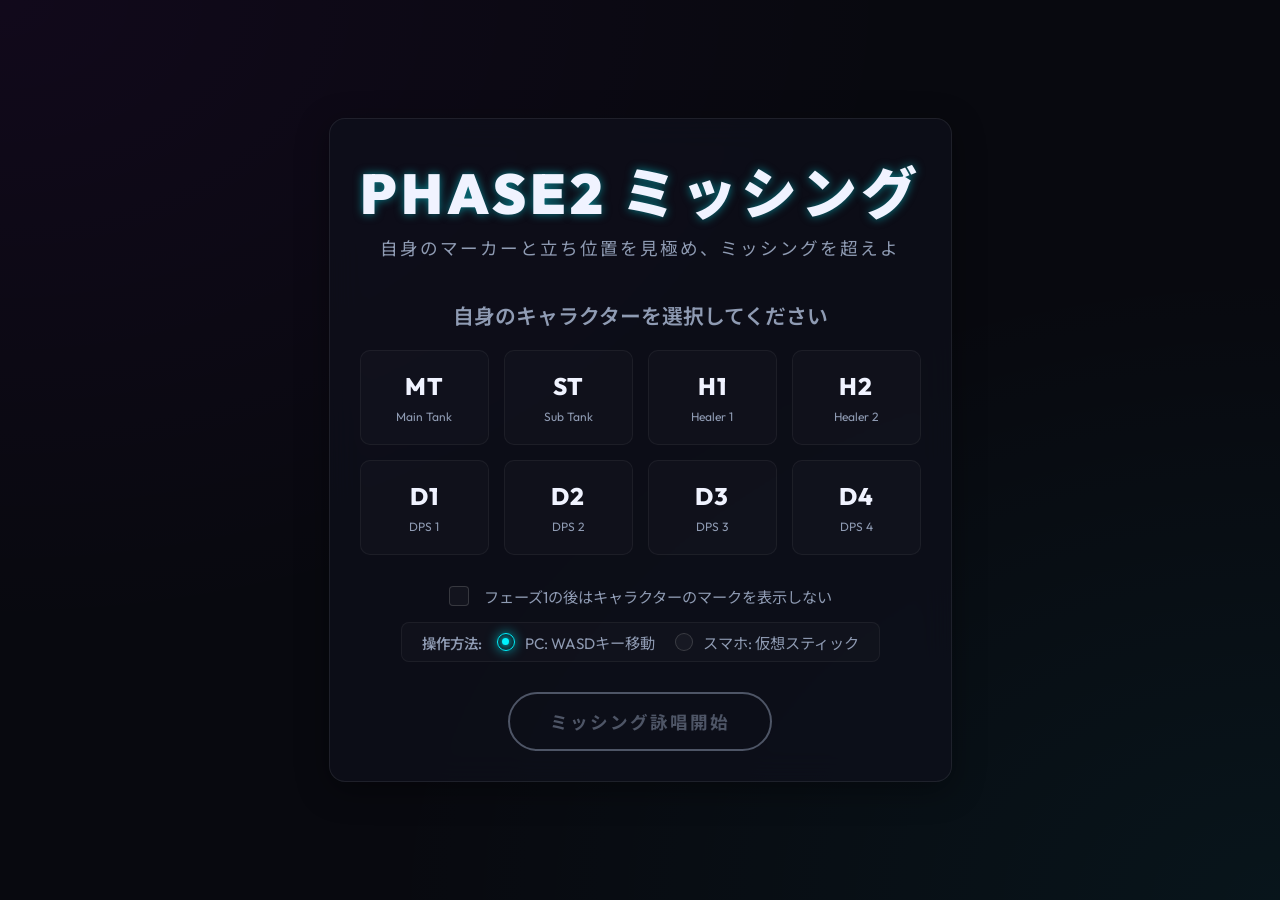
==== index.html @ 15bf999b "移動する形に変更" ====
<!DOCTYPE html>
<html lang="ja">
<head>
  <meta charset="UTF-8">
  <meta name="viewport" content="width=device-width, initial-scale=1.0">
  <title>Phase2 - ミッシング -</title>
  <!-- Google Fonts: Outfit & Noto Sans JP -->
  <link rel="preconnect" href="https://fonts.googleapis.com">
  <link rel="preconnect" href="https://fonts.gstatic.com" crossorigin>
  <link href="https://fonts.googleapis.com/css2?family=Noto+Sans+JP:wght@300;400;500;700;900&family=Outfit:wght@300;400;600;800;900&display=swap" rel="stylesheet">
  <link rel="stylesheet" href="style.css">
</head>
<body>
  <div id="app-container">
    
    <!-- 1. キャラクター選択画面 -->
    <section id="start-screen" class="screen active">
      <div class="glass-panel text-center">
        <h1 class="glitch-title" data-text="PHASE2 ミッシング">PHASE2 ミッシング</h1>
        <p class="subtitle">自身のマーカーと立ち位置を見極め、ミッシングを超えよ</p>
        
        <div class="selection-container">
          <h2>自身のキャラクターを選択してください</h2>
          <div class="character-grid" id="char-selection-grid">
            <!-- JSで動的に選択カードを生成 -->
          </div>
        </div>
        
        <div class="mode-selection-container">
          <div class="mode-selection">
            <label class="checkbox-container">
              <input type="checkbox" id="hide-markers-mode-chk">
              <span class="checkmark"></span>
              フェーズ1の後はキャラクターのマークを表示しない
            </label>
          </div>
          
          <div class="control-selection">
            <span class="control-title">操作方法:</span>
            <div class="control-options">
              <label class="radio-container">
                <input type="radio" name="control-type" value="wasd" checked>
                <span class="radiomark"></span>
                PC: WASDキー移動
              </label>
              <label class="radio-container">
                <input type="radio" name="control-type" value="joystick">
                <span class="radiomark"></span>
                スマホ: 仮想スティック
              </label>
            </div>
          </div>
        </div>
        
        <button id="start-game-btn" class="neon-btn primary disabled" disabled>ミッシング詠唱開始</button>
      </div>
    </section>

    <!-- 2. メインゲーム画面 -->
    <section id="game-screen" class="screen">
      <!-- ステータスヘッダー -->
      <header id="game-header" class="glass-panel">
        <div class="header-left">
          <span class="label">PHASE</span>
          <span id="current-phase-num" class="value text-neon-blue">01</span>
          <span class="label-slash">/</span>
          <span class="label-max">12</span>
          <span id="phase-type-badge" class="badge">奇数回塔踏み</span>
        </div>
        <div class="header-center">
          <div id="phase-message">自身の正しい立ち位置を選択せよ</div>
        </div>
        <div class="header-right">
          <div class="user-char-info">
            <span class="label">PLAYER:</span>
            <span id="player-char-name" class="value text-neon-purple">-</span>
            <span id="player-group-badge" class="badge group-badge">-</span>
          </div>
        </div>
      </header>
      
      <!-- タイマーHUD -->
      <div id="timer-container" class="glass-panel">
        <div class="timer-label-group">
          <span class="label">LIMIT</span>
          <span id="timer-countdown" class="value text-neon-yellow">10.0</span>
          <span class="label-sec">s</span>
        </div>
        <div id="timer-bar-bg">
          <div id="timer-bar"></div>
        </div>
      </div>

      <!-- ゲームフィールド用コンテナ -->
      <div id="game-container">
        <!-- 1024x576の固定アスペクト比フィールド (JSでスケーリング制御) -->
        <div id="game-field">
          <!-- 背景グリッド -->
          <div class="field-grid"></div>
          
          <!-- 基本オブジェクト (ボス・円) -->
          <div id="boss-object" class="field-object boss">
            <div class="boss-inner">
              <span class="boss-icon">☠</span>
            </div>
            <!-- 終焉のテキスト表示エリア -->
            <div id="apocalypse-text" class="apocalypse-text"></div>
          </div>
          
          <div id="circle-left-object" class="field-object circle left-circle">
            <span class="circle-label">左塔</span>
          </div>
          <div id="circle-right-object" class="field-object circle right-circle">
            <span class="circle-label">右塔</span>
          </div>

          <!-- 動的ターゲットエリア配置エリア -->
          <div id="target-areas-container"></div>

          <!-- キャラクター配置エリア -->
          <div id="characters-container"></div>
          
          <!-- 仮想スティック（スマホ操作時のみ表示） -->
          <div id="joystick-container" class="hidden">
            <div id="joystick-base">
              <div id="joystick-handle"></div>
            </div>
          </div>
        </div>
      </div>
    </section>

    <!-- 3. オーバーレイ演出画面群 -->
    
    <!-- フェーズクリア・マーカー変化確認オーバーレイ -->
    <div id="phase-clear-overlay" class="overlay">
      <div class="glass-panel overlay-content">
        <h2 class="text-success text-neon-green">PHASE CLEAR</h2>
        <div class="apocalypse-record-container" id="apocalypse-record-box">
          <!-- 偶数フェーズ時に出たテキストを表示 -->
        </div>
        <p class="overlay-desc">フェーズクリアにより、以下の4名のマーカーが変化しました。<br>変化を確認し、次へ進んでください。</p>
        
        <div class="marker-change-display" id="changed-markers-grid">
          <!-- マーカーが変化した4人のカードを表示 -->
        </div>
        
        <button id="next-phase-btn" class="neon-btn success">次のフェーズへ同期</button>
      </div>
    </div>

    <!-- ゲームオーバーオーバーレイ -->
    <div id="game-over-overlay" class="overlay">
      <div class="glass-panel overlay-content border-fail">
        <h2 class="text-fail text-neon-red glitch-title" data-text="YOU'RE MISSING">YOU'RE MISSING</h2>
        <p class="overlay-desc">正解の立ち位置ではありませんでした。<br>あなたのミスで固定はワイプしました。</p>
        <p class="fail-cause" id="fail-cause-text" style="color: var(--neon-orange); font-size: 1.1rem; font-weight: 800; margin-bottom: 25px; text-shadow: 0 0 8px rgba(255,119,0,0.5);"></p>
        <button id="retry-game-btn" class="neon-btn danger">リトライ</button>
      </div>
    </div>

    <!-- ゲームクリアオーバーレイ -->
    <div id="game-clear-overlay" class="overlay">
      <div class="glass-panel overlay-content border-clear">
        <h2 class="text-clear text-neon-gold">MISSION COMPLETE</h2>
        <p class="overlay-desc">全12フェーズのミッシングの立ち位置を完全に特定しました！<br>固定は無事トラインへ進めます。</p>
        
        <div class="stats-container">
          <div class="stat-item">
            <span class="stat-label">選択キャラクター</span>
            <span id="final-char" class="stat-value text-neon-purple">MT</span>
          </div>
          <div class="stat-item">
            <span class="stat-label">クリア時間</span>
            <span id="clear-time" class="stat-value text-neon-blue">00:00</span>
          </div>
        </div>
        
        <button id="restart-game-btn" class="neon-btn primary">最初からプレイする</button>
      </div>
    </div>

  </div>



  <script src="game.js"></script>
</body>
</html>
---- style.css ----
:root {
  --bg-primary: #08090f;
  --bg-secondary: #0f111a;
  --bg-glass: rgba(15, 17, 28, 0.7);
  --border-glass: rgba(255, 255, 255, 0.08);
  
  --neon-blue: #00f2fe;
  --neon-purple: #bd00ff;
  --neon-red: #ff0055;
  --neon-green: #39ff14;
  --neon-yellow: #ffee00;
  --neon-orange: #ff7700;
  --neon-gold: #ffd700;
  
  --text-primary: #f0f3ff;
  --text-secondary: #8f9bb3;
  --text-disabled: #4e5566;
  
  --font-main: 'Outfit', 'Noto Sans JP', sans-serif;
}

* {
  box-sizing: border-box;
  margin: 0;
  padding: 0;
  user-select: none;
}

body {
  background-color: var(--bg-primary);
  background-image: 
    radial-gradient(at 0% 0%, rgba(189, 0, 255, 0.05) 0px, transparent 50%),
    radial-gradient(at 100% 100%, rgba(0, 242, 254, 0.05) 0px, transparent 50%);
  color: var(--text-primary);
  font-family: var(--font-main);
  height: 100vh;
  overflow: hidden;
  display: flex;
  justify-content: center;
  align-items: center;
}

#app-container {
  width: 100vw;
  height: 100vh;
  position: relative;
  display: flex;
  justify-content: center;
  align-items: center;
}

/* 共通ガラスモルフィズムパネル */
.glass-panel {
  background: var(--bg-glass);
  backdrop-filter: blur(16px);
  -webkit-backdrop-filter: blur(16px);
  border: 1px solid var(--border-glass);
  border-radius: 16px;
  box-shadow: 0 8px 32px 0 rgba(0, 0, 0, 0.37);
  padding: 30px;
}

.text-center {
  text-align: center;
}

/* タイトルのグリッチエフェクト */
.glitch-title {
  font-size: 3.5rem;
  font-weight: 900;
  text-transform: uppercase;
  letter-spacing: 4px;
  position: relative;
  color: var(--text-primary);
  text-shadow: 0 0 10px rgba(0, 242, 254, 0.5);
  margin-bottom: 5px;
}

.subtitle {
  font-size: 1.1rem;
  color: var(--text-secondary);
  letter-spacing: 2px;
  margin-bottom: 40px;
}

/* 画面切り替え制御 */
.screen {
  position: absolute;
  width: 100%;
  height: 100%;
  display: flex;
  flex-direction: column;
  justify-content: center;
  align-items: center;
  opacity: 0;
  pointer-events: none;
  transition: opacity 0.5s ease;
  z-index: 1;
}

.screen.active {
  opacity: 1;
  pointer-events: auto;
}

/* 1. キャラクター選択画面のスタイル */
.selection-container {
  margin-bottom: 30px;
}

.selection-container h2 {
  font-size: 1.3rem;
  font-weight: 600;
  margin-bottom: 20px;
  color: var(--text-secondary);
}

.character-grid {
  display: grid;
  grid-template-columns: repeat(4, 1fr);
  gap: 15px;
  max-width: 600px;
  margin: 0 auto;
}

.char-card {
  background: rgba(255, 255, 255, 0.02);
  border: 1px solid rgba(255, 255, 255, 0.05);
  border-radius: 10px;
  padding: 20px 10px;
  cursor: pointer;
  transition: all 0.3s cubic-bezier(0.25, 0.8, 0.25, 1);
  display: flex;
  flex-direction: column;
  align-items: center;
  gap: 8px;
}

.char-card:hover {
  background: rgba(0, 242, 254, 0.05);
  border-color: var(--neon-blue);
  box-shadow: 0 0 15px rgba(0, 242, 254, 0.2);
  transform: translateY(-3px);
}

.char-card.selected {
  background: rgba(189, 0, 255, 0.1);
  border-color: var(--neon-purple);
  box-shadow: 0 0 20px rgba(189, 0, 255, 0.4);
}

.char-card .char-name {
  font-size: 1.5rem;
  font-weight: 800;
  letter-spacing: 1px;
}

.char-card .char-role {
  font-size: 0.75rem;
  color: var(--text-secondary);
}

/* ネオンボタン */
.neon-btn {
  font-family: var(--font-main);
  font-size: 1.1rem;
  font-weight: 700;
  letter-spacing: 2px;
  padding: 15px 40px;
  border-radius: 30px;
  border: none;
  cursor: pointer;
  outline: none;
  transition: all 0.3s ease;
  box-shadow: 0 0 10px rgba(0, 242, 254, 0.1);
}

.neon-btn.primary {
  background: transparent;
  color: var(--neon-blue);
  border: 2px solid var(--neon-blue);
}

.neon-btn.primary:hover:not(.disabled) {
  background: var(--neon-blue);
  color: var(--bg-primary);
  box-shadow: 0 0 25px var(--neon-blue);
}

.neon-btn.success {
  background: transparent;
  color: var(--neon-green);
  border: 2px solid var(--neon-green);
}

.neon-btn.success:hover {
  background: var(--neon-green);
  color: var(--bg-primary);
  box-shadow: 0 0 25px var(--neon-green);
}

.neon-btn.danger {
  background: transparent;
  color: var(--neon-red);
  border: 2px solid var(--neon-red);
}

.neon-btn.danger:hover {
  background: var(--neon-red);
  color: var(--bg-primary);
  box-shadow: 0 0 25px var(--neon-red);
}

.neon-btn.disabled {
  color: var(--text-disabled);
  border-color: var(--text-disabled);
  cursor: not-allowed;
  box-shadow: none;
}

/* 2. メインゲーム画面のスタイル */
#game-screen {
  padding: 15px;
  display: flex;
  flex-direction: column;
}

#game-header {
  width: 95%;
  max-width: 1024px;
  padding: 15px 25px;
  margin-bottom: 15px;
  display: flex;
  justify-content: space-between;
  align-items: center;
  border-radius: 12px;
}

.header-left, .header-right {
  display: flex;
  align-items: center;
  gap: 10px;
}

.header-center {
  font-size: 1.1rem;
  font-weight: 500;
  letter-spacing: 1px;
  color: var(--text-primary);
  text-shadow: 0 0 5px rgba(255, 255, 255, 0.3);
}

.label {
  font-size: 0.8rem;
  color: var(--text-secondary);
  font-weight: 600;
  letter-spacing: 1px;
}

.label-slash, .label-max {
  font-size: 1rem;
  color: var(--text-disabled);
}

.value {
  font-size: 1.8rem;
  font-weight: 900;
}

.badge {
  background: rgba(255, 255, 255, 0.05);
  border: 1px solid rgba(255, 255, 255, 0.1);
  padding: 4px 10px;
  border-radius: 6px;
  font-size: 0.75rem;
  font-weight: 700;
}

.group-badge {
  background: rgba(189, 0, 255, 0.1);
  border-color: var(--neon-purple);
  color: var(--neon-purple);
  text-shadow: 0 0 5px rgba(189, 0, 255, 0.3);
}

/* ネオンカラースタイル */
.text-neon-blue { color: var(--neon-blue); text-shadow: 0 0 10px rgba(0, 242, 254, 0.5); }
.text-neon-purple { color: var(--neon-purple); text-shadow: 0 0 10px rgba(189, 0, 255, 0.5); }
.text-neon-red { color: var(--neon-red); text-shadow: 0 0 10px rgba(255, 0, 85, 0.5); }
.text-neon-green { color: var(--neon-green); text-shadow: 0 0 10px rgba(57, 255, 20, 0.5); }
.text-neon-gold { color: var(--neon-gold); text-shadow: 0 0 15px rgba(255, 215, 0, 0.5); }

/* ゲームフィールド用コンテナ */
#game-container {
  flex: 1;
  width: 100%;
  display: flex;
  justify-content: center;
  align-items: center;
  position: relative;
  overflow: hidden;
}

/* 1024x576のアスペクト比固定フィールド */
#game-field {
  width: 1024px;
  height: 576px;
  background-color: var(--bg-secondary);
  border: 1px solid rgba(255, 255, 255, 0.05);
  border-radius: 12px;
  position: absolute;
  left: 50%;
  top: 50%;
  transform: translate(-50%, -50%) scale(1);
  overflow: hidden;
  box-shadow: 0 20px 50px rgba(0,0,0,0.6);
}

/* 背景SFグリッド */
.field-grid {
  position: absolute;
  top: 0;
  left: 0;
  width: 100%;
  height: 100%;
  background-image: 
    linear-gradient(rgba(255, 255, 255, 0.02) 1px, transparent 1px),
    linear-gradient(90deg, rgba(255, 255, 255, 0.02) 1px, transparent 1px);
  background-size: 32px 32px;
  pointer-events: none;
  z-index: 0;
}

/* フィールドオブジェクト基本設定 */
.field-object {
  position: absolute;
  border-radius: 50%;
  display: flex;
  justify-content: center;
  align-items: center;
  z-index: 1;
}

/* ボス */
.field-object.boss {
  background: radial-gradient(circle, #2d0510 30%, #150005 100%);
  border: 2px solid var(--neon-red);
  box-shadow: 0 0 30px rgba(255, 0, 85, 0.5);
  transform: translate(-50%, -50%);
}

.boss-inner {
  width: 80%;
  height: 80%;
  border-radius: 50%;
  background: rgba(255, 0, 85, 0.08);
  display: flex;
  justify-content: center;
  align-items: center;
  border: 1px dashed rgba(255, 0, 85, 0.3);
}

.boss-icon {
  font-size: 1.8rem;
  color: var(--neon-red);
  text-shadow: 0 0 8px rgba(255, 0, 85, 0.8);
}

/* 終焉の巨大テキスト */
.apocalypse-text {
  position: absolute;
  top: -65px;
  width: 300px;
  text-align: center;
  font-size: 1.8rem;
  font-weight: 900;
  letter-spacing: 4px;
  text-transform: uppercase;
  pointer-events: none;
  white-space: nowrap;
}

.apocalypse-text.future {
  color: var(--neon-blue);
  text-shadow: 0 0 20px var(--neon-blue), 0 0 40px rgba(0, 242, 254, 0.5);
  animation: apoc-pulse 1.5s infinite alternate;
}

.apocalypse-text.past {
  color: var(--neon-purple);
  text-shadow: 0 0 20px var(--neon-purple), 0 0 40px rgba(189, 0, 255, 0.5);
  animation: apoc-pulse 1.5s infinite alternate;
}

@keyframes apoc-pulse {
  from { transform: scale(0.95); opacity: 0.8; }
  to { transform: scale(1.05); opacity: 1; }
}

/* 円 */
.field-object.circle {
  border: 1.5px dashed var(--text-disabled);
  transform: translate(-50%, -50%);
}

.field-object.circle.left-circle {
  background: radial-gradient(circle, rgba(57, 255, 20, 0.05) 0%, rgba(10, 30, 10, 0.2) 100%);
  border-color: rgba(57, 255, 20, 0.4);
  box-shadow: inset 0 0 20px rgba(57, 255, 20, 0.1), 0 0 15px rgba(57, 255, 20, 0.1);
}

.field-object.circle.right-circle {
  background: radial-gradient(circle, rgba(0, 242, 254, 0.05) 0%, rgba(10, 20, 30, 0.2) 100%);
  border-color: rgba(0, 242, 254, 0.4);
  box-shadow: inset 0 0 20px rgba(0, 242, 254, 0.1), 0 0 15px rgba(0, 242, 254, 0.1);
}

.circle-label {
  font-size: 0.85rem;
  font-weight: 700;
  letter-spacing: 1px;
  color: var(--text-secondary);
}

.field-object.circle.left-circle .circle-label {
  color: rgba(57, 255, 20, 0.7);
  text-shadow: 0 0 5px rgba(57, 255, 20, 0.4);
}

.field-object.circle.right-circle .circle-label {
  color: rgba(0, 242, 254, 0.7);
  text-shadow: 0 0 5px rgba(0, 242, 254, 0.4);
}

/* アクションボタン（立ち位置） */
.action-btn {
  position: absolute;
  background: rgba(12, 19, 38, 0.6);
  border: 1px solid rgba(0, 242, 254, 0.3);
  color: var(--neon-blue);
  border-radius: 8px;
  font-family: var(--font-main);
  font-size: 0.8rem;
  font-weight: 600;
  letter-spacing: 1px;
  cursor: pointer;
  backdrop-filter: blur(4px);
  -webkit-backdrop-filter: blur(4px);
  transition: all 0.2s ease;
  box-shadow: 0 4px 10px rgba(0,0,0,0.3);
  display: flex;
  justify-content: center;
  align-items: center;
  padding: 5px;
  text-align: center;
  z-index: 2;
  transform: translate(-50%, -50%); /* 座標の中心がアンカー */
}

.action-btn:hover {
  background: rgba(0, 242, 254, 0.15);
  border-color: var(--neon-blue);
  box-shadow: 0 0 15px rgba(0, 242, 254, 0.4);
  transform: translate(-50%, -50%) scale(1.05);
}

.action-btn:active {
  transform: translate(-50%, -50%) scale(0.95);
}

/* 過去/未来誘導フェーズ用の特別なボタンデザイン */
.action-btn.past-future-btn {
  background: rgba(189, 0, 255, 0.08);
  border-color: rgba(189, 0, 255, 0.4);
  color: var(--text-primary);
  width: 140px;
  height: 44px;
  font-size: 0.9rem;
  font-weight: 700;
  border-radius: 22px;
}

.action-btn.past-future-btn:hover {
  background: rgba(189, 0, 255, 0.2);
  border-color: var(--neon-purple);
  box-shadow: 0 0 15px rgba(189, 0, 255, 0.5);
}

/* キャラクター要素 */
.char-pawn {
  position: absolute;
  width: 38px;
  height: 38px;
  border-radius: 50%;
  background: #141726;
  border: 2.5px solid var(--text-secondary);
  display: flex;
  justify-content: center;
  align-items: center;
  font-size: 0.75rem;
  font-weight: 900;
  color: #ffffff;
  z-index: 3;
  transform: translate(-50%, -50%);
  transition: top 0.6s cubic-bezier(0.25, 1, 0.5, 1), left 0.6s cubic-bezier(0.25, 1, 0.5, 1);
  box-shadow: 0 4px 8px rgba(0,0,0,0.5);
}

/* 自キャラクターの特別強調 */
.char-pawn.player {
  border-color: var(--neon-purple);
  box-shadow: 0 0 15px rgba(189, 0, 255, 0.8), 0 4px 10px rgba(0,0,0,0.5);
  animation: player-glow 2s infinite alternate;
}

@keyframes player-glow {
  from { box-shadow: 0 0 10px rgba(189, 0, 255, 0.6), 0 4px 10px rgba(0,0,0,0.5); }
  to { box-shadow: 0 0 20px rgba(189, 0, 255, 1), 0 4px 10px rgba(0,0,0,0.5); }
}

/* マーカーの見た目 */

/* マーカー表示用の上部バッジ */
.marker-badge {
  position: absolute;
  top: -18px;
  font-size: 1.1rem;
  pointer-events: none;
  z-index: 4;
}

/* 1. 頭割りマーカー (💢マークパルス) */
.char-pawn.marker-share {
  border-color: var(--neon-orange);
}

.char-pawn.marker-share::before {
  content: '💢';
  position: absolute;
  top: -24px;
  font-size: 1.3rem;
  animation: share-pulse 0.8s infinite alternate cubic-bezier(0.45, 0.05, 0.55, 0.95);
}

@keyframes share-pulse {
  from { transform: scale(0.9) translateY(0); filter: drop-shadow(0 0 2px var(--neon-orange)); }
  to { transform: scale(1.2) translateY(-4px); filter: drop-shadow(0 0 8px var(--neon-orange)); }
}

/* 2. 扇マーカー (90度扇形) */
.char-pawn.marker-fan {
  border-color: var(--neon-yellow);
}

.char-pawn.marker-fan::before {
  content: '📐';
  position: absolute;
  top: -22px;
  font-size: 1.1rem;
  filter: drop-shadow(0 0 3px var(--neon-yellow));
}

.char-pawn.marker-fan::after {
  content: '';
  position: absolute;
  width: 140px;
  height: 140px;
  background: conic-gradient(from -45deg, rgba(255, 238, 0, 0.12) 90deg, transparent 90deg);
  border-radius: 50%;
  top: -51px;
  left: -51px;
  z-index: -1;
  pointer-events: none;
  transform: rotate(180deg); /* 散開方向に向けて回転（JSで動的に変更も可能。デフォルトは南向き） */
}

/* 3. 円マーカー (周囲に波紋) */
.char-pawn.marker-circle {
  border-color: var(--neon-purple);
}

.char-pawn.marker-circle::before {
  content: '🔵';
  position: absolute;
  top: -22px;
  font-size: 0.9rem;
  filter: drop-shadow(0 0 3px var(--neon-purple));
}

.char-pawn.marker-circle::after {
  content: '';
  position: absolute;
  width: 58px;
  height: 58px;
  border: 1.5px solid var(--neon-purple);
  border-radius: 50%;
  top: -10px;
  left: -10px;
  pointer-events: none;
  z-index: -1;
  animation: circle-pulse 2s infinite linear;
}

@keyframes circle-pulse {
  0% { transform: scale(0.8); opacity: 0.8; box-shadow: 0 0 2px var(--neon-purple); }
  50% { opacity: 0.4; }
  100% { transform: scale(1.6); opacity: 0; box-shadow: 0 0 10px var(--neon-purple); }
}

/* 3. オーバーレイのスタイル */
.overlay {
  position: absolute;
  top: 0;
  left: 0;
  width: 100%;
  height: 100%;
  background: rgba(5, 5, 10, 0.85);
  backdrop-filter: blur(8px);
  display: flex;
  justify-content: center;
  align-items: center;
  opacity: 0;
  pointer-events: none;
  transition: opacity 0.4s ease;
  z-index: 10;
}

.overlay.active {
  opacity: 1;
  pointer-events: auto;
}

.overlay-content {
  max-width: 500px;
  width: 90%;
  text-align: center;
}

.overlay-content h2 {
  font-size: 2.2rem;
  font-weight: 900;
  letter-spacing: 2px;
  margin-bottom: 15px;
}

.overlay-desc {
  color: var(--text-secondary);
  font-size: 0.95rem;
  line-height: 1.6;
  margin-bottom: 25px;
}

/* 特殊オーバーレイ枠線 */
.border-fail { border-color: rgba(255, 0, 85, 0.3); box-shadow: 0 0 30px rgba(255, 0, 85, 0.2); }
.border-clear { border-color: rgba(255, 215, 0, 0.3); box-shadow: 0 0 30px rgba(255, 215, 0, 0.2); }

.text-fail { color: var(--neon-red); }
.text-clear { color: var(--neon-gold); }

/* マーカー変化表示グリッド */
.marker-change-display {
  display: grid;
  grid-template-columns: repeat(4, 1fr);
  gap: 12px;
  margin-bottom: 30px;
}

.marker-change-card {
  background: rgba(255, 255, 255, 0.03);
  border: 1px solid rgba(255, 255, 255, 0.06);
  border-radius: 8px;
  padding: 15px 5px;
  display: flex;
  flex-direction: column;
  align-items: center;
  gap: 8px;
}

.marker-change-card.highlight {
  border-color: var(--neon-purple);
  background: rgba(189, 0, 255, 0.05);
}

.marker-change-card .card-char {
  font-weight: 800;
  font-size: 1.1rem;
}

.marker-change-card .card-marker-icon {
  font-size: 1.8rem;
  height: 30px;
  display: flex;
  align-items: center;
  justify-content: center;
}

.marker-change-card .card-marker-name {
  font-size: 0.7rem;
  color: var(--text-secondary);
  font-weight: 600;
}

/* 終焉の記録表示 */
.apocalypse-record-container {
  background: rgba(255, 255, 255, 0.02);
  border: 1px solid rgba(255, 255, 255, 0.05);
  border-radius: 8px;
  padding: 10px;
  margin-bottom: 15px;
  font-size: 0.9rem;
}

.apocalypse-record-container span {
  font-weight: 800;
  letter-spacing: 1px;
}

/* クリア実績 */
.stats-container {
  display: flex;
  justify-content: space-around;
  background: rgba(255, 255, 255, 0.02);
  border: 1px solid rgba(255, 255, 255, 0.05);
  border-radius: 10px;
  padding: 20px;
  margin-bottom: 30px;
}

.stat-item {
  display: flex;
  flex-direction: column;
  gap: 5px;
}

.stat-label {
  font-size: 0.8rem;
  color: var(--text-secondary);
}



.stat-value {
  font-size: 1.6rem;
  font-weight: 800;
}

/* チェックボックスのカスタムスタイル */
.mode-selection {
  margin-top: 10px;
  margin-bottom: 30px;
  display: flex;
  justify-content: center;
}

.checkbox-container {
  display: flex;
  align-items: center;
  position: relative;
  padding-left: 35px;
  cursor: pointer;
  font-size: 0.95rem;
  color: var(--text-secondary);
  user-select: none;
  transition: color 0.3s ease;
}

.checkbox-container:hover {
  color: var(--text-primary);
}

.checkbox-container input {
  position: absolute;
  opacity: 0;
  cursor: pointer;
  height: 0;
  width: 0;
}

.checkmark {
  position: absolute;
  top: 50%;
  left: 0;
  transform: translateY(-50%);
  height: 20px;
  width: 20px;
  background-color: rgba(255, 255, 255, 0.03);
  border: 1.5px solid rgba(255, 255, 255, 0.15);
  border-radius: 4px;
  transition: all 0.3s ease;
}

.checkbox-container:hover input ~ .checkmark {
  border-color: var(--neon-blue);
  box-shadow: 0 0 8px rgba(0, 242, 254, 0.3);
}

.checkbox-container input:checked ~ .checkmark {
  background-color: rgba(0, 242, 254, 0.1);
  border-color: var(--neon-blue);
  box-shadow: 0 0 12px rgba(0, 242, 254, 0.6);
}

.checkmark:after {
  content: "";
  position: absolute;
  display: none;
}

.checkbox-container input:checked ~ .checkmark:after {
  display: block;
}

.checkbox-container .checkmark:after {
  left: 7px;
  top: 3px;
  width: 4px;
  height: 9px;
  border: solid var(--neon-blue);
  border-width: 0 2px 2px 0;
  transform: rotate(45deg);
}

/* --- 新しいプレイモード用のスタイル --- */

.hidden {
  display: none !important;
}

/* 操作選択画面 */
.mode-selection-container {
  display: flex;
  flex-direction: column;
  align-items: center;
  gap: 15px;
  margin-top: 10px;
  margin-bottom: 30px;
}

.mode-selection-container .mode-selection {
  margin: 0;
}

.control-selection {
  display: flex;
  align-items: center;
  gap: 15px;
  background: rgba(255, 255, 255, 0.02);
  border: 1px solid rgba(255, 255, 255, 0.05);
  border-radius: 8px;
  padding: 8px 20px;
}

.control-title {
  font-size: 0.9rem;
  color: var(--text-secondary);
  font-weight: 600;
}

.control-options {
  display: flex;
  gap: 20px;
}

/* カスタムラジオボタン */
.radio-container {
  display: flex;
  align-items: center;
  position: relative;
  padding-left: 28px;
  cursor: pointer;
  font-size: 0.95rem;
  color: var(--text-secondary);
  user-select: none;
  transition: color 0.3s ease;
}

.radio-container:hover {
  color: var(--text-primary);
}

.radio-container input {
  position: absolute;
  opacity: 0;
  cursor: pointer;
}

.radiomark {
  position: absolute;
  top: 50%;
  left: 0;
  transform: translateY(-50%);
  height: 18px;
  width: 18px;
  background-color: rgba(255, 255, 255, 0.03);
  border: 1.5px solid rgba(255, 255, 255, 0.15);
  border-radius: 50%;
  transition: all 0.3s ease;
}

.radio-container:hover input ~ .radiomark {
  border-color: var(--neon-blue);
  box-shadow: 0 0 8px rgba(0, 242, 254, 0.3);
}

.radio-container input:checked ~ .radiomark {
  background-color: rgba(0, 242, 254, 0.1);
  border-color: var(--neon-blue);
  box-shadow: 0 0 12px rgba(0, 242, 254, 0.6);
}

.radiomark:after {
  content: "";
  position: absolute;
  display: none;
  top: 4px;
  left: 4px;
  width: 7px;
  height: 7px;
  border-radius: 50%;
  background: var(--neon-blue);
  box-shadow: 0 0 6px var(--neon-blue);
}

.radio-container input:checked ~ .radiomark:after {
  display: block;
}

/* タイマーHUD */
#timer-container {
  width: 95%;
  max-width: 1024px;
  padding: 12px 25px;
  margin-top: -5px;
  margin-bottom: 15px;
  border-radius: 12px;
  display: flex;
  align-items: center;
  justify-content: space-between;
  gap: 20px;
}

.timer-label-group {
  display: flex;
  align-items: center;
  gap: 8px;
}

.label-sec {
  font-size: 0.8rem;
  color: var(--text-disabled);
  font-weight: 600;
  margin-left: 2px;
}

#timer-bar-bg {
  flex: 1;
  height: 12px;
  background: rgba(255, 255, 255, 0.03);
  border: 1px solid rgba(255, 255, 255, 0.08);
  border-radius: 6px;
  overflow: hidden;
  position: relative;
  box-shadow: inset 0 2px 4px rgba(0,0,0,0.5);
}

#timer-bar {
  height: 100%;
  width: 100%;
  background: linear-gradient(90deg, var(--neon-yellow) 0%, var(--neon-orange) 50%, var(--neon-red) 100%);
  box-shadow: 0 0 10px rgba(255, 238, 0, 0.5);
  border-radius: 6px;
  transition: width 0.1s linear, background 0.3s ease;
}

/* 仮想スティック */
#joystick-container {
  position: absolute;
  bottom: 30px;
  left: 30px;
  width: 140px;
  height: 140px;
  z-index: 100;
  pointer-events: auto;
}

#joystick-base {
  width: 100%;
  height: 100%;
  background: rgba(15, 17, 28, 0.4);
  backdrop-filter: blur(8px);
  -webkit-backdrop-filter: blur(8px);
  border: 2px solid rgba(189, 0, 255, 0.3);
  box-shadow: 0 0 15px rgba(189, 0, 255, 0.15), inset 0 0 15px rgba(189, 0, 255, 0.1);
  border-radius: 50%;
  position: relative;
  display: flex;
  justify-content: center;
  align-items: center;
  touch-action: none; /* スマホでのスクロールを無効化 */
}

#joystick-handle {
  width: 50px;
  height: 50px;
  background: radial-gradient(circle, var(--neon-purple) 0%, #7b00a6 100%);
  border: 2px solid rgba(255, 255, 255, 0.6);
  box-shadow: 0 0 15px var(--neon-purple), 0 4px 10px rgba(0,0,0,0.6);
  border-radius: 50%;
  position: absolute;
  cursor: pointer;
  touch-action: none;
  transition: transform 0.05s ease;
}

/* ターゲットエリア（踏むべき位置） */
.target-area {
  position: absolute;
  border-radius: 8px;
  background: rgba(0, 242, 254, 0.03);
  border: 2px dashed rgba(0, 242, 254, 0.4);
  box-shadow: inset 0 0 10px rgba(0, 242, 254, 0.05);
  transform: translate(-50%, -50%);
  display: flex;
  justify-content: center;
  align-items: center;
  z-index: 1;
  pointer-events: none; /* キャラクター移動の邪魔をしない */
  color: rgba(0, 242, 254, 0.7);
  font-size: 0.75rem;
  font-weight: 700;
  text-align: center;
  padding: 4px;
  text-shadow: 0 0 5px rgba(0, 242, 254, 0.5);
  box-sizing: border-box;
}

/* プレイヤーが侵入している状態 */
.target-area.active {
  background: rgba(0, 242, 254, 0.15);
  border: 2px solid var(--neon-blue);
  box-shadow: inset 0 0 20px rgba(0, 242, 254, 0.2), 0 0 15px rgba(0, 242, 254, 0.3);
  color: var(--neon-blue);
  text-shadow: 0 0 8px var(--neon-blue);
  animation: area-pulse 1s infinite alternate;
}

@keyframes area-pulse {
  from { opacity: 0.85; }
  to { opacity: 1; }
}

/* プレイヤーが操作する際のtransition無効化 */
.char-pawn.no-transition {
  transition: none !important;
}
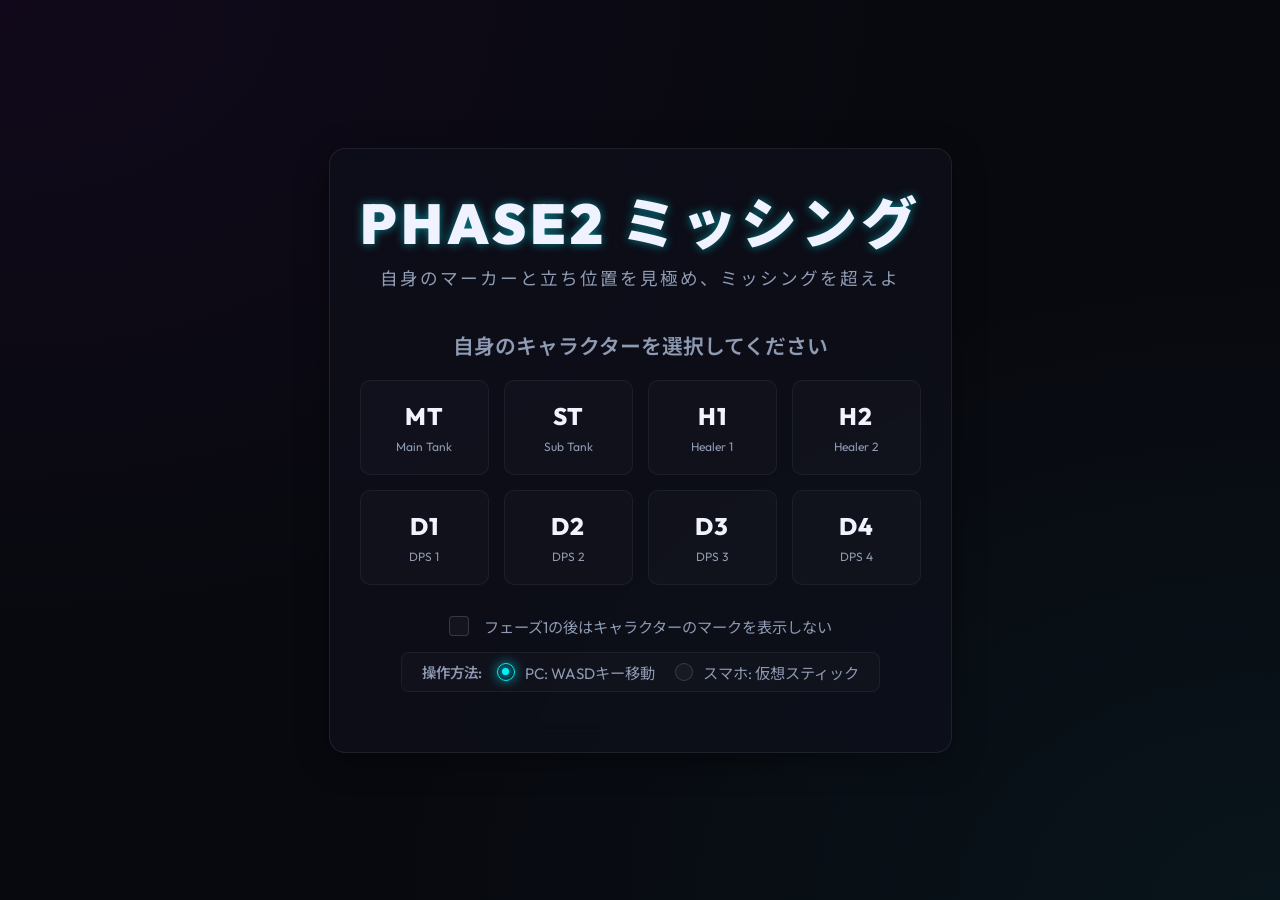
==== commit 49ee3168: "Fix mobile layout: reposition start button, make timer vertical and place inside field, fix joystick" ====
--- a/index.html
+++ b/index.html
@@ -21,6 +21,10 @@
         
         <div class="selection-container">
           <h2>自身のキャラクターを選択してください</h2>
+          <!-- 開始ボタンをグリッドの上に移動、初期状態では非表示 -->
+          <div class="start-btn-container" id="start-btn-container" style="display: none; margin: 20px 0;">
+            <button id="start-game-btn" class="neon-btn primary disabled" disabled>ミッシング詠唱開始</button>
+          </div>
           <div class="character-grid" id="char-selection-grid">
             <!-- JSで動的に選択カードを生成 -->
           </div>
@@ -51,8 +55,6 @@
             </div>
           </div>
         </div>
-        
-        <button id="start-game-btn" class="neon-btn primary disabled" disabled>ミッシング詠唱開始</button>
       </div>
     </section>
 
@@ -78,18 +80,6 @@
           </div>
         </div>
       </header>
-      
-      <!-- タイマーHUD -->
-      <div id="timer-container" class="glass-panel">
-        <div class="timer-label-group">
-          <span class="label">LIMIT</span>
-          <span id="timer-countdown" class="value text-neon-yellow">10.0</span>
-          <span class="label-sec">s</span>
-        </div>
-        <div id="timer-bar-bg">
-          <div id="timer-bar"></div>
-        </div>
-      </div>
 
       <!-- ゲームフィールド用コンテナ -->
       <div id="game-container">
@@ -97,6 +87,18 @@
         <div id="game-field">
           <!-- 背景グリッド -->
           <div class="field-grid"></div>
+          
+          <!-- タイマーHUD (ゲームフィールド内部の右端に縦型で配置、見切れ防止) -->
+          <div id="timer-container" class="glass-panel">
+            <div class="timer-label-group">
+              <span class="label">LIMIT</span>
+              <span id="timer-countdown" class="value text-neon-yellow">10.0</span>
+              <span class="label-sec">s</span>
+            </div>
+            <div id="timer-bar-bg">
+              <div id="timer-bar"></div>
+            </div>
+          </div>
           
           <!-- 基本オブジェクト (ボス・円) -->
           <div id="boss-object" class="field-object boss">
--- a/style.css
+++ b/style.css
@@ -925,36 +925,54 @@
   display: block;
 }
 
-/* タイマーHUD */
+/* タイマーHUD (縦型) */
 #timer-container {
-  width: 95%;
-  max-width: 1024px;
-  padding: 12px 25px;
-  margin-top: -5px;
-  margin-bottom: 15px;
+  position: absolute;
+  right: 20px;
+  top: 50%;
+  transform: translateY(-50%);
+  width: 75px;
+  height: 380px;
+  padding: 15px 5px;
   border-radius: 12px;
   display: flex;
+  flex-direction: column;
   align-items: center;
   justify-content: space-between;
-  gap: 20px;
+  gap: 15px;
+  z-index: 90;
+  box-shadow: 0 0 15px rgba(255, 238, 0, 0.1);
+  margin: 0;
 }
 
 .timer-label-group {
   display: flex;
-  align-items: center;
-  gap: 8px;
+  flex-direction: column;
+  align-items: center;
+  gap: 2px;
+}
+
+.timer-label-group .label {
+  font-size: 0.75rem;
+  letter-spacing: 1px;
+}
+
+.timer-label-group .value {
+  font-size: 1.4rem;
+  font-weight: 800;
 }
 
 .label-sec {
-  font-size: 0.8rem;
+  font-size: 0.7rem;
   color: var(--text-disabled);
   font-weight: 600;
-  margin-left: 2px;
+  margin-top: -2px;
+  margin-left: 0;
 }
 
 #timer-bar-bg {
-  flex: 1;
-  height: 12px;
+  width: 12px;
+  height: 250px;
   background: rgba(255, 255, 255, 0.03);
   border: 1px solid rgba(255, 255, 255, 0.08);
   border-radius: 6px;
@@ -964,12 +982,14 @@
 }
 
 #timer-bar {
+  width: 100%;
   height: 100%;
-  width: 100%;
-  background: linear-gradient(90deg, var(--neon-yellow) 0%, var(--neon-orange) 50%, var(--neon-red) 100%);
+  background: linear-gradient(to top, var(--neon-red) 0%, var(--neon-orange) 50%, var(--neon-yellow) 100%);
   box-shadow: 0 0 10px rgba(255, 238, 0, 0.5);
   border-radius: 6px;
-  transition: width 0.1s linear, background 0.3s ease;
+  position: absolute;
+  bottom: 0;
+  transition: height 0.1s linear, background 0.3s ease;
 }
 
 /* 仮想スティック */
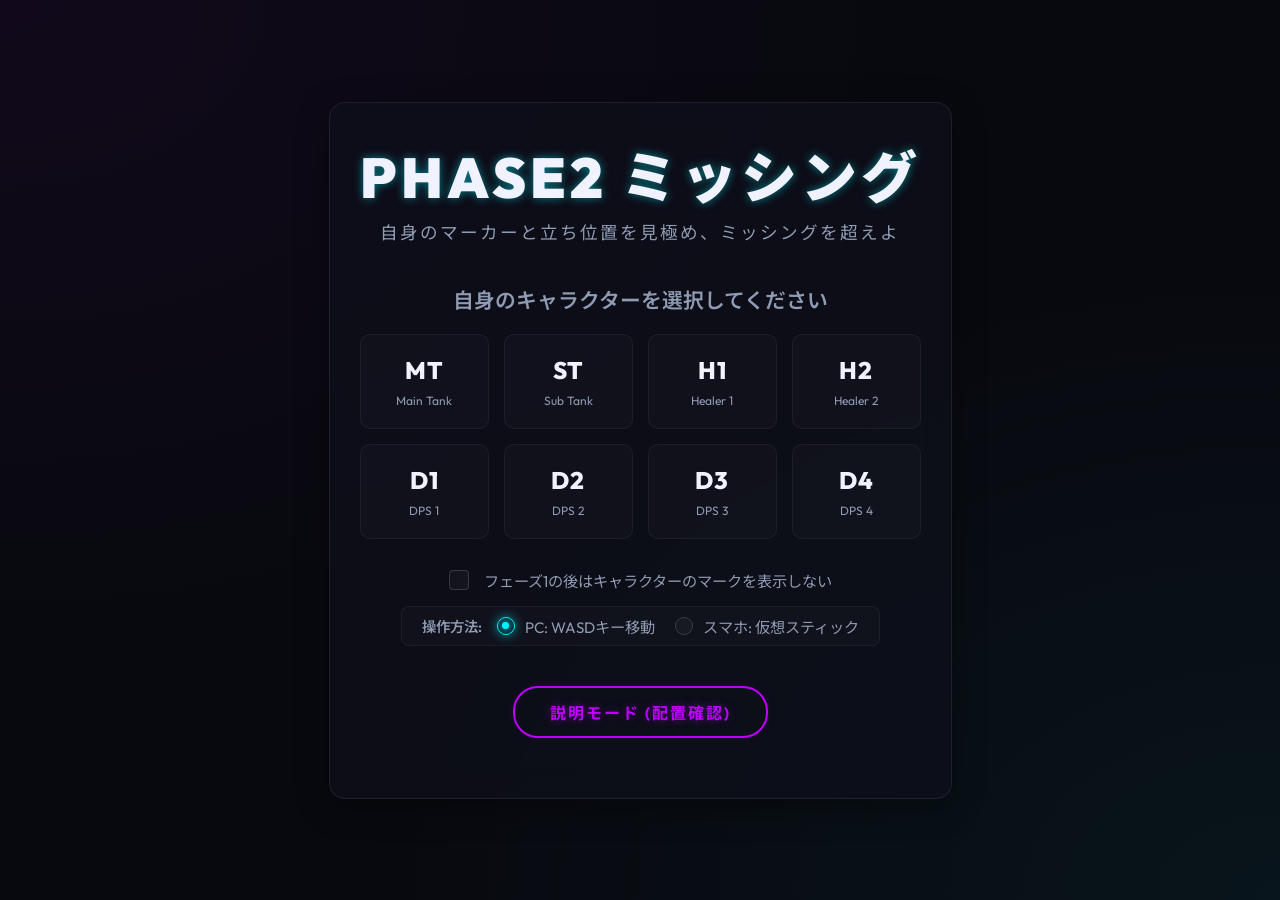
==== commit 4406031e: "add explain mode" ====
--- a/index.html
+++ b/index.html
@@ -2,7 +2,7 @@
 <html lang="ja">
 <head>
   <meta charset="UTF-8">
-  <meta name="viewport" content="width=device-width, initial-scale=1.0">
+  <meta name="viewport" content="width=device-width, initial-scale=1.0, maximum-scale=1.0, user-scalable=no, viewport-fit=cover">
   <title>Phase2 - ミッシング -</title>
   <!-- Google Fonts: Outfit & Noto Sans JP -->
   <link rel="preconnect" href="https://fonts.googleapis.com">
@@ -54,6 +54,10 @@
               </label>
             </div>
           </div>
+          
+          <div class="explain-mode-btn-container" style="margin-top: 25px; display: flex; justify-content: center; width: 100%;">
+            <a href="explain/" class="neon-btn" style="text-decoration: none; display: inline-block; border: 2px solid var(--neon-purple); color: var(--neon-purple); text-shadow: 0 0 10px rgba(189, 0, 255, 0.4); box-shadow: 0 0 10px rgba(189, 0, 255, 0.1); background: transparent; padding: 12px 35px; font-size: 1rem; border-radius: 25px; transition: all 0.3s ease;" onmouseover="this.style.background='var(--neon-purple)'; this.style.color='var(--bg-primary)'; this.style.boxShadow='0 0 25px var(--neon-purple)'" onmouseout="this.style.background='transparent'; this.style.color='var(--neon-purple)'; this.style.boxShadow='0 0 10px rgba(189, 0, 255, 0.1)'">説明モード (配置確認)</a>
+          </div>
         </div>
       </div>
     </section>
@@ -100,6 +104,12 @@
             </div>
           </div>
           
+          <!-- 補助マーカーボタン（マーカー非表示モード時のみ表示） -->
+          <div id="helper-marker-container" class="hidden">
+            <button id="helper-btn-chain" class="helper-btn" title="鎖マーカーをペアに付与">🔗</button>
+            <button id="helper-btn-forbidden" class="helper-btn" title="禁止マーカーをペアに付与">🚫</button>
+          </div>
+          
           <!-- 基本オブジェクト (ボス・円) -->
           <div id="boss-object" class="field-object boss">
             <div class="boss-inner">
@@ -155,9 +165,13 @@
     <div id="game-over-overlay" class="overlay">
       <div class="glass-panel overlay-content border-fail">
         <h2 class="text-fail text-neon-red glitch-title" data-text="YOU'RE MISSING">YOU'RE MISSING</h2>
-        <p class="overlay-desc">正解の立ち位置ではありませんでした。<br>あなたのミスで固定はワイプしました。</p>
+        <p class="overlay-desc">正解の立ち位置ではありませんでした。<br>ドマ城</p>
         <p class="fail-cause" id="fail-cause-text" style="color: var(--neon-orange); font-size: 1.1rem; font-weight: 800; margin-bottom: 25px; text-shadow: 0 0 8px rgba(255,119,0,0.5);"></p>
-        <button id="retry-game-btn" class="neon-btn danger">リトライ</button>
+        
+        <div class="game-over-buttons" style="display: flex; gap: 15px; justify-content: center;">
+          <button id="retry-game-btn" class="neon-btn danger">リトライ</button>
+          <button id="fail-confirm-btn" class="neon-btn secondary-btn" style="border: 2px solid var(--text-secondary); color: var(--text-secondary); background: transparent; box-shadow: none;">立ち位置を確認</button>
+        </div>
       </div>
     </div>
 
--- a/style.css
+++ b/style.css
@@ -26,6 +26,14 @@
   user-select: none;
 }
 
+html, body {
+  width: 100%;
+  height: 100%;
+  overflow: hidden;
+  position: fixed;
+  touch-action: none;
+}
+
 body {
   background-color: var(--bg-primary);
   background-image: 
@@ -33,8 +41,6 @@
     radial-gradient(at 100% 100%, rgba(0, 242, 254, 0.05) 0px, transparent 50%);
   color: var(--text-primary);
   font-family: var(--font-main);
-  height: 100vh;
-  overflow: hidden;
   display: flex;
   justify-content: center;
   align-items: center;
@@ -989,7 +995,8 @@
   border-radius: 6px;
   position: absolute;
   bottom: 0;
-  transition: height 0.1s linear, background 0.3s ease;
+  /* 背景色のカラー遷移(background)のみアニメーションさせ、高さを100%リセットする際の滑り上がり(height transition)を防ぐ */
+  transition: background 0.3s ease;
 }
 
 /* 仮想スティック */
@@ -997,39 +1004,51 @@
   position: absolute;
   bottom: 30px;
   left: 30px;
-  width: 140px;
-  height: 140px;
+  width: 220px;
+  height: 220px;
   z-index: 100;
   pointer-events: auto;
+  background: rgba(15, 17, 28, 0.15);
+  border: 1px dashed rgba(189, 0, 255, 0.25);
+  border-radius: 50%;
+  box-sizing: border-box;
 }
 
 #joystick-base {
-  width: 100%;
-  height: 100%;
-  background: rgba(15, 17, 28, 0.4);
+  width: 100px;
+  height: 100px;
+  background: rgba(15, 17, 28, 0.6);
   backdrop-filter: blur(8px);
   -webkit-backdrop-filter: blur(8px);
-  border: 2px solid rgba(189, 0, 255, 0.3);
-  box-shadow: 0 0 15px rgba(189, 0, 255, 0.15), inset 0 0 15px rgba(189, 0, 255, 0.1);
+  border: 2px solid rgba(189, 0, 255, 0.5);
+  box-shadow: 0 0 15px rgba(189, 0, 255, 0.25), inset 0 0 15px rgba(189, 0, 255, 0.15);
   border-radius: 50%;
-  position: relative;
+  position: absolute;
+  left: 60px;
+  top: 60px;
   display: flex;
   justify-content: center;
   align-items: center;
   touch-action: none; /* スマホでのスクロールを無効化 */
+  opacity: 0; /* タップされていない時は非表示 */
+  transition: left 0.15s ease-out, top 0.15s ease-out, opacity 0.15s ease-out;
+}
+
+#joystick-base.active {
+  opacity: 1;
 }
 
 #joystick-handle {
-  width: 50px;
-  height: 50px;
+  width: 44px;
+  height: 44px;
   background: radial-gradient(circle, var(--neon-purple) 0%, #7b00a6 100%);
-  border: 2px solid rgba(255, 255, 255, 0.6);
+  border: 2px solid rgba(255, 255, 255, 0.7);
   box-shadow: 0 0 15px var(--neon-purple), 0 4px 10px rgba(0,0,0,0.6);
   border-radius: 50%;
   position: absolute;
   cursor: pointer;
   touch-action: none;
-  transition: transform 0.05s ease;
+  transition: transform 0.03s ease-out;
 }
 
 /* ターゲットエリア（踏むべき位置） */
@@ -1073,3 +1092,278 @@
 .char-pawn.no-transition {
   transition: none !important;
 }
+
+/* ==========================================================================
+   スマホ横画面（縦画面90度回転）時のためのレスポンシブコンパクト化
+   ========================================================================== */
+
+/* 画面全体の回転・中央完全フィット */
+#app-container.rotated {
+  position: fixed !important;
+  left: 50% !important;
+  top: 50% !important;
+  width: 100vh !important;
+  height: 100vw !important;
+  transform: translate(-50%, -50%) rotate(90deg) !important;
+  transform-origin: center center !important;
+  overflow: hidden !important;
+}
+
+/* スタート画面のコンパクト化 */
+#app-container.rotated #start-screen .glass-panel {
+  padding: 10px 20px;
+  max-width: 95%;
+  width: 90%;
+  border-radius: 12px;
+}
+
+#app-container.rotated .glitch-title {
+  font-size: 1.8rem;
+  margin-bottom: 2px;
+  letter-spacing: 2px;
+}
+
+#app-container.rotated .subtitle {
+  font-size: 0.8rem;
+  margin-bottom: 8px;
+  letter-spacing: 1px;
+}
+
+#app-container.rotated .selection-container h2 {
+  font-size: 0.9rem;
+  margin-bottom: 5px;
+}
+
+#app-container.rotated .character-grid {
+  gap: 8px;
+  max-width: 520px;
+  margin-bottom: 8px;
+}
+
+#app-container.rotated .char-card {
+  padding: 8px 5px;
+  border-radius: 8px;
+  gap: 3px;
+}
+
+#app-container.rotated .char-card .char-name {
+  font-size: 1.0rem;
+}
+
+#app-container.rotated .char-card .char-role {
+  font-size: 0.65rem;
+}
+
+#app-container.rotated .mode-selection-container {
+  display: flex;
+  flex-direction: row;
+  justify-content: center;
+  align-items: center;
+  gap: 20px;
+  margin-top: 8px;
+  font-size: 0.8rem;
+}
+
+#app-container.rotated .mode-selection,
+#app-container.rotated .control-selection {
+  margin: 0;
+}
+
+#app-container.rotated .control-options {
+  margin-top: 2px;
+  gap: 10px;
+}
+
+#app-container.rotated .start-btn-container {
+  margin: 8px 0 !important;
+}
+
+#app-container.rotated #start-game-btn {
+  font-size: 0.9rem;
+  padding: 8px 25px;
+}
+
+/* ゲームオーバー・ゲームクリア等のオーバーレイコンパクト化 */
+#app-container.rotated .overlay .overlay-content {
+  padding: 15px 25px;
+  max-width: 90%;
+  border-radius: 12px;
+}
+
+#app-container.rotated .overlay h2 {
+  font-size: 2.0rem;
+  margin-bottom: 5px;
+}
+
+#app-container.rotated .overlay-desc {
+  font-size: 0.85rem;
+  margin-bottom: 10px;
+}
+
+#app-container.rotated .overlay .neon-btn {
+  font-size: 0.9rem;
+  padding: 8px 25px;
+}
+
+/* スマホ回転時のゲーム画面UIの極限コンパクト化 (ゲーム画面の表示スペースを最大化) */
+#app-container.rotated #game-header {
+  padding: 4px 10px !important;
+  margin-bottom: 3px !important;
+  max-width: 100% !important;
+  width: 98% !important;
+  border-radius: 6px !important;
+}
+
+#app-container.rotated #game-header .header-left,
+#app-container.rotated #game-header .header-right {
+  gap: 5px !important;
+}
+
+#app-container.rotated #game-header .label {
+  font-size: 0.6rem !important;
+}
+
+#app-container.rotated #game-header .value {
+  font-size: 0.8rem !important;
+}
+
+#app-container.rotated #game-header .badge {
+  font-size: 0.6rem !important;
+  padding: 1px 4px !important;
+}
+
+#app-container.rotated #game-header .header-center {
+  font-size: 0.8rem !important;
+  letter-spacing: 0.5px !important;
+}
+
+#app-container.rotated #game-header .user-char-info {
+  font-size: 0.75rem !important;
+}
+
+/* タイマーHUDの極限コンパクト化 (戦闘フィールドを邪魔しない極細・極小化) */
+#app-container.rotated #timer-container {
+  right: 10px !important;
+  width: 45px !important; /* さらに細く */
+  height: 280px !important; /* 高さを小さくしてフィールド内に収める */
+  padding: 8px 3px !important;
+  gap: 6px !important;
+  box-shadow: 0 0 10px rgba(255, 238, 0, 0.05) !important;
+}
+
+#app-container.rotated .timer-label-group {
+  gap: 1px !important;
+}
+
+#app-container.rotated .timer-label-group .label {
+  font-size: 0.55rem !important;
+}
+
+#app-container.rotated .timer-label-group .value {
+  font-size: 0.9rem !important;
+}
+
+#app-container.rotated .label-sec {
+  font-size: 0.5rem !important;
+  margin-top: -1px !important;
+}
+
+#app-container.rotated #timer-bar-bg {
+  width: 8px !important;
+  height: 180px !important;
+}
+
+/* 確認ボタンのホバー挙動 */
+.neon-btn.secondary-btn {
+  cursor: pointer;
+}
+.neon-btn.secondary-btn:hover {
+  background: rgba(255, 255, 255, 0.08) !important;
+  color: var(--text-primary) !important;
+  border-color: var(--text-primary) !important;
+  box-shadow: 0 0 15px rgba(255, 255, 255, 0.1) !important;
+}
+
+/* 補助マーカーボタンの基本スタイル */
+#helper-marker-container {
+  position: absolute;
+  right: 110px;
+  top: 50%;
+  transform: translateY(-50%);
+  display: flex;
+  flex-direction: column;
+  gap: 15px;
+  z-index: 90;
+}
+
+.helper-btn {
+  width: 45px;
+  height: 45px;
+  border-radius: 50%;
+  background: rgba(15, 17, 28, 0.6);
+  border: 2px solid rgba(255, 255, 255, 0.15);
+  color: var(--text-primary);
+  font-size: 1.3rem;
+  display: flex;
+  justify-content: center;
+  align-items: center;
+  cursor: pointer;
+  box-shadow: 0 4px 10px rgba(0,0,0,0.5);
+  transition: all 0.2s ease;
+  touch-action: none;
+}
+
+.helper-btn:hover {
+  background: rgba(255, 255, 255, 0.1);
+  border-color: var(--neon-blue);
+  box-shadow: 0 0 10px rgba(0, 242, 254, 0.3);
+}
+
+.helper-btn.active {
+  background: rgba(0, 242, 254, 0.15);
+  border-color: var(--neon-blue);
+  box-shadow: 0 0 15px var(--neon-blue), inset 0 0 10px rgba(0, 242, 254, 0.2);
+  color: var(--neon-blue);
+  transform: scale(1.05);
+}
+
+/* 頭上の補助マーカー要素 */
+.helper-marker {
+  position: absolute;
+  top: -46px; /* 通常マーカーの上 */
+  left: 50%;
+  transform: translateX(-50%);
+  font-size: 1.1rem;
+  z-index: 5;
+  pointer-events: none;
+  animation: helper-pulse 1s infinite alternate;
+}
+
+@keyframes helper-pulse {
+  from { transform: translateX(-50%) scale(0.9); }
+  to { transform: translateX(-50%) scale(1.1); }
+}
+
+/* スマホ回転時の補助マーカーボタンの縮小と寄せる位置調整 */
+#app-container.rotated .helper-btn {
+  width: 35px !important;
+  height: 35px !important;
+  font-size: 1.0rem !important;
+}
+
+#app-container.rotated #helper-marker-container {
+  right: 65px !important; /* タイマーが細くなったのでそれに合わせて右に寄せる */
+  gap: 10px !important;
+}
+
+#app-container.rotated #joystick-container {
+  width: 180px !important;
+  height: 180px !important;
+}
+
+#app-container.rotated #joystick-base {
+  width: 80px !important;
+  height: 80px !important;
+  left: 50px !important;
+  top: 50px !important;
+}
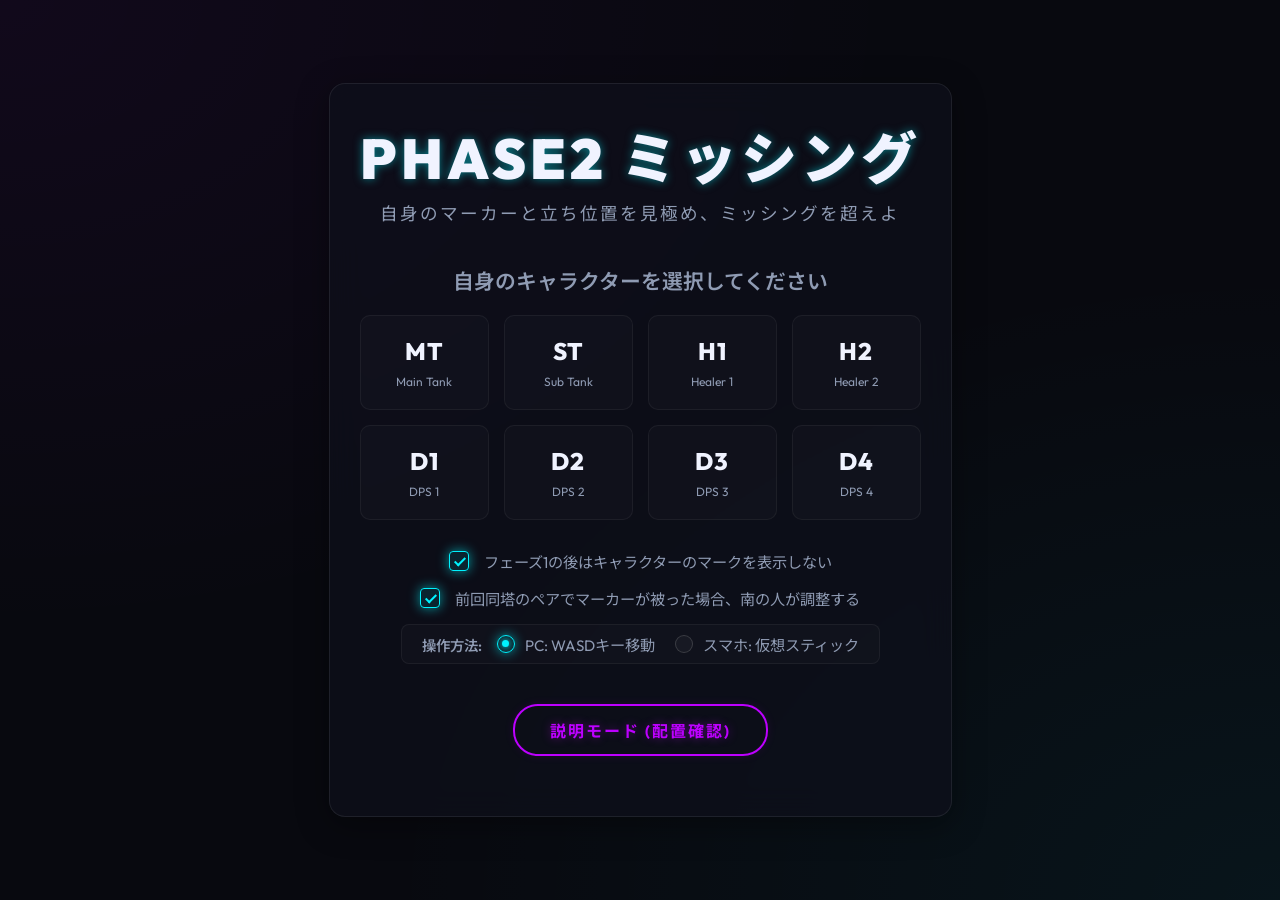
==== commit db986cab: "南調整モードの追加" ====
--- a/index.html
+++ b/index.html
@@ -33,9 +33,16 @@
         <div class="mode-selection-container">
           <div class="mode-selection">
             <label class="checkbox-container">
-              <input type="checkbox" id="hide-markers-mode-chk">
+              <input type="checkbox" id="hide-markers-mode-chk" checked>
               <span class="checkmark"></span>
               フェーズ1の後はキャラクターのマークを表示しない
+            </label>
+          </div>
+          <div class="mode-selection">
+            <label class="checkbox-container">
+              <input type="checkbox" id="adjust-by-prev-tower-chk" checked>
+              <span class="checkmark"></span>
+              前回同塔のペアでマーカーが被った場合、南の人が調整する
             </label>
           </div>
           
@@ -168,6 +175,11 @@
         <p class="overlay-desc">正解の立ち位置ではありませんでした。<br>ドマ城</p>
         <p class="fail-cause" id="fail-cause-text" style="color: var(--neon-orange); font-size: 1.1rem; font-weight: 800; margin-bottom: 25px; text-shadow: 0 0 8px rgba(255,119,0,0.5);"></p>
         
+        <div class="phase-history-container" id="game-over-history-container" style="display: none;">
+          <h3>フェーズ履歴 (あなた: <span id="game-over-history-char">-</span>)</h3>
+          <ul class="phase-history-list" id="game-over-history-list"></ul>
+        </div>
+        
         <div class="game-over-buttons" style="display: flex; gap: 15px; justify-content: center;">
           <button id="retry-game-btn" class="neon-btn danger">リトライ</button>
           <button id="fail-confirm-btn" class="neon-btn secondary-btn" style="border: 2px solid var(--text-secondary); color: var(--text-secondary); background: transparent; box-shadow: none;">立ち位置を確認</button>
@@ -192,6 +204,11 @@
           </div>
         </div>
         
+        <div class="phase-history-container" id="game-clear-history-container" style="display: none;">
+          <h3>フェーズ履歴 (あなた: <span id="game-clear-history-char">-</span>)</h3>
+          <ul class="phase-history-list" id="game-clear-history-list"></ul>
+        </div>
+        
         <button id="restart-game-btn" class="neon-btn primary">最初からプレイする</button>
       </div>
     </div>
--- a/style.css
+++ b/style.css
@@ -1367,3 +1367,146 @@
   left: 50px !important;
   top: 50px !important;
 }
+
+/* --- フェーズ履歴表示のスタイル --- */
+.phase-history-container {
+  margin-top: 15px;
+  margin-bottom: 20px;
+  max-height: 160px;
+  overflow-y: auto;
+  text-align: left;
+  background: rgba(0, 0, 0, 0.4);
+  padding: 12px;
+  border-radius: 8px;
+  border: 1px solid rgba(255, 255, 255, 0.1);
+  box-shadow: inset 0 0 10px rgba(0, 0, 0, 0.5);
+  scrollbar-width: thin;
+  scrollbar-color: rgba(255, 255, 255, 0.2) transparent;
+}
+
+.phase-history-container h3 {
+  font-size: 0.9rem;
+  font-weight: 600;
+  margin: 0 0 8px 0;
+  color: var(--text-primary);
+  border-bottom: 1px solid rgba(255, 255, 255, 0.1);
+  padding-bottom: 5px;
+  letter-spacing: 0.05em;
+}
+
+.phase-history-list {
+  list-style: none;
+  padding: 0;
+  margin: 0;
+  font-size: 0.8rem;
+  display: flex;
+  flex-direction: column;
+  gap: 6px;
+}
+
+.phase-history-item {
+  display: flex;
+  flex-direction: column;
+  align-items: stretch;
+  padding: 6px 8px;
+  border-radius: 4px;
+  background: rgba(255, 255, 255, 0.02);
+  border-left: 3px solid transparent;
+  cursor: pointer;
+  transition: background 0.3s ease;
+}
+
+.phase-history-item:hover {
+  background: rgba(255, 255, 255, 0.06);
+}
+
+.phase-history-item.correct {
+  border-left-color: var(--neon-blue);
+  color: var(--text-secondary);
+}
+
+.phase-history-item.fail {
+  border-left-color: var(--neon-red);
+  background: rgba(255, 0, 85, 0.03);
+  color: var(--neon-red);
+  font-weight: 600;
+}
+
+.history-phase-num {
+  font-weight: 700;
+  margin-right: 8px;
+  color: var(--text-muted);
+}
+
+.phase-history-item.correct .history-phase-num {
+  color: var(--neon-blue);
+}
+
+.phase-history-item.fail .history-phase-num {
+  color: var(--neon-red);
+}
+
+.history-phase-name {
+  color: var(--text-primary);
+  margin-right: auto;
+}
+
+.history-phase-details {
+  font-size: 0.75rem;
+  text-align: right;
+}
+
+/* アコーディオン内の詳細テーブルのスタイル */
+.history-summary-line {
+  display: flex;
+  justify-content: space-between;
+  align-items: center;
+  width: 100%;
+}
+
+.history-details-table {
+  display: none; /* 初期は非表示 */
+  width: 100%;
+  margin-top: 8px;
+  border-collapse: collapse;
+  font-size: 0.7rem;
+  background: rgba(0, 0, 0, 0.3);
+  border-radius: 4px;
+  overflow: hidden;
+  border: 1px solid rgba(255, 255, 255, 0.05);
+}
+
+.history-details-table th, .history-details-table td {
+  padding: 5px 6px;
+  text-align: left;
+  border-bottom: 1px solid rgba(255, 255, 255, 0.05);
+}
+
+.history-details-table th {
+  background: rgba(255, 255, 255, 0.07);
+  font-weight: 600;
+  color: var(--text-secondary);
+}
+
+.history-details-table tr.char-fail td {
+  color: var(--neon-red);
+}
+
+.history-details-table tr.char-correct td {
+  color: var(--text-muted);
+}
+
+.history-details-table tr.highlight-player {
+  background: rgba(189, 0, 255, 0.08);
+  font-weight: 700;
+}
+
+.history-details-table tr.highlight-player td {
+  color: var(--text-primary);
+}
+
+.history-details-table tr.highlight-player.char-fail td {
+  color: var(--neon-red);
+  text-shadow: 0 0 5px rgba(255, 0, 85, 0.3);
+}
+
